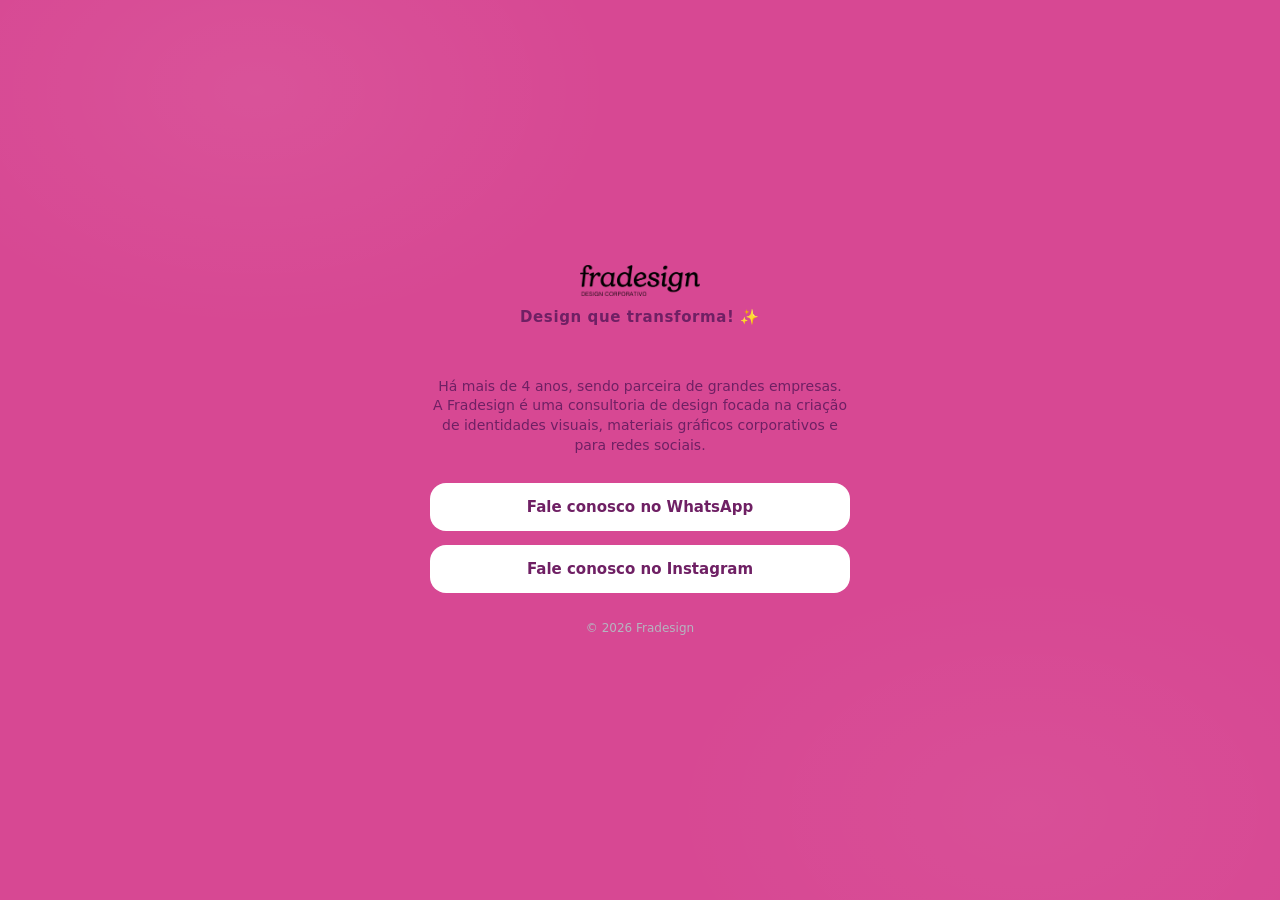
==== index.html @ faba7614 "Update index.html" ====
<!DOCTYPE html>
<html lang="pt-BR">
  <head>
  <meta charset="UTF-8" />
  <meta name="viewport" content="width=device-width, initial-scale=1.0" />

  <!-- TITLE (SEO) -->
  <title>Fradesign | Design, Logos e Criação para Redes Sociais</title>

  <!-- META DESCRIPTION -->
  <meta name="description" content="Fradesign é uma consultoria de design especializada em criação de logos, identidade visual e materiais para redes sociais. Atendimento personalizado." />

  <!-- SEO BASICO -->
  <meta name="robots" content="index, follow" />
  <link rel="canonical" href="https://fradesigns.com.br/" />

  <!-- FAVICON -->
  <link rel="icon" href="/assets/images/favicon.jpg" type="image/x-icon" />

  <!-- OPEN GRAPH (WhatsApp / Instagram / Facebook) -->
  <meta property="og:type" content="website" />
  <meta property="og:title" content="Fradesign | Design que transforma marcas" />
  <meta property="og:description" content="Consultoria de design focada em logos, identidade visual e criação para redes sociais." />
  <meta property="og:url" content="https://fradesigns.com.br/" />
  <meta property="og:image" content="https://fradesigns.com.br/assets/images/og-fradesign.jpg" />
  <meta property="og:site_name" content="Fradesign" />

  <!-- TWITTER (opcional, mas bom) -->
  <meta name="twitter:card" content="summary_large_image" />
  <meta name="twitter:title" content="Fradesign | Design que transforma marcas" />
  <meta name="twitter:description" content="Criação de logos, identidade visual e materiais para redes sociais." />
  <meta name="twitter:image" content="https://fradesigns.com.br/assets/images/og-fradesign.jpg" />
<!-- Google Tag Manager -->
<script>(function(w,d,s,l,i){w[l]=w[l]||[];w[l].push({'gtm.start':
new Date().getTime(),event:'gtm.js'});var f=d.getElementsByTagName(s)[0],
j=d.createElement(s),dl=l!='dataLayer'?'&l='+l:'';j.async=true;j.src=
'https://www.googletagmanager.com/gtm.js?id='+i+dl;f.parentNode.insertBefore(j,f);
})(window,document,'script','dataLayer','GTM-TJ9HS6XX');</script>
<!-- End Google Tag Manager -->
    
  <!-- GOOGLE ANALYTICS -->
  <script async src="https://www.googletagmanager.com/gtag/js?id=G-EBX8REX6DY"></script>
  <script>
    window.dataLayer = window.dataLayer || [];
    function gtag(){dataLayer.push(arguments);}
    gtag('js', new Date());
    gtag('config', 'G-EBX8REX6DY');
  </script>
    <script type="text/javascript">
    (function(c,l,a,r,i,t,y){
        c[a]=c[a]||function(){(c[a].q=c[a].q||[]).push(arguments)};
        t=l.createElement(r);t.async=1;t.src="https://www.clarity.ms/tag/"+i;
        y=l.getElementsByTagName(r)[0];y.parentNode.insertBefore(t,y);
    })(window, document, "clarity", "script", "uw4gqvv1wv");
</script>


  <style>
    :root {
      --bg: #d74893;
      --text: #6f2064;
      --muted: #b5b5c0;
      --accent: #ffffff;
      --border: rgba(255,255,255,0.15);
      --radius: 16px;
    }

    * {
      box-sizing: border-box;
    }

    body {
      margin: 0;
      min-height: 100vh;
      font-family: system-ui, -apple-system, BlinkMacSystemFont, "Segoe UI",
        Roboto, Helvetica, Arial, sans-serif;
      background:
        radial-gradient(600px 400px at 20% 10%, rgba(255,255,255,.06), transparent 60%),
        radial-gradient(600px 400px at 80% 90%, rgba(255,255,255,.04), transparent 60%),
        var(--bg);
      color: var(--text);
      display: flex;
      align-items: center;
      justify-content: center;
      padding: 24px;
      text-align: center;
    }

    .container {
      width: 100%;
      max-width: 420px;
      display: flex;
      flex-direction: column;
      gap: 28px;
    }

    .logo {
      display: flex;
      flex-direction: column;
      align-items: center;
      gap: 12px;
    }

    .logo img {
      width: 120px;
      height: auto;
    }

    .logo h1 {
      font-size: 15px;
      margin: 0;
      letter-spacing: 0.6px;
      font-weight: 700;
    }

    .logo p {
      margin: 0;
      font-size: 14px;
      color: #6f2064;
      line-height: 1.4;
    }

    .links {
      display: flex;
      flex-direction: column;
      gap: 14px;
    }

    .btn {
      display: block;
      padding: 14px 16px;
      border-radius: var(--radius);
      font-size: 15px;
      font-weight: 600;
      text-decoration: none;
      border: 1px solid var(--border);
      background: var(--accent);
      color: var(--text);
      transition: transform 0.15s ease, background 0.15s ease;
    }

    .btn.primary {
      background: var(--accent);
      color: #0e0e10;
      border: none;
    }

    .btn:hover {
      transform: translateY(-2px);
      background: rgba(255,255,255,0.08);
    }

    .btn.primary:hover {
      background: #eaeaea;
    }

    footer {
      font-size: 12px;
      color: var(--muted);
    }
  </style>
</head>

<body>
  <!-- Google Tag Manager (noscript) -->
<noscript><iframe src="https://www.googletagmanager.com/ns.html?id=GTM-TJ9HS6XX"
height="0" width="0" style="display:none;visibility:hidden"></iframe></noscript>
<!-- End Google Tag Manager (noscript) -->
  <main class="container">

    <!-- LOGO / MARCA -->
    <div class="logo">
      <!-- Substitua por sua logo -->
      <img src="assets/images/logo.png" alt="Fradesign" />
      <h1>Design que transforma! ✨</h1>
      <p>
        <br/><br/>
        Há mais de 4 anos, sendo parceira de grandes empresas.<br/>
        A Fradesign é uma consultoria de design focada na criação de identidades visuais, materiais gráficos corporativos e para redes sociais.
      </p>
    </div>

    <!-- LINKS -->
    <div class="links">
      <a
        class="btn"
        href="https://wa.me/+5531998919609"
        target="_blank"
        rel="noopener"
      >
        Fale conosco no WhatsApp
      </a>

      <a
        class="btn"
        href="https://ig.me/m/_fradesign"
        target="_blank"
        rel="noopener"
      >
        Fale conosco no Instagram
      </a>
    </div>

    <footer>
      © <span id="year"></span> Fradesign
    </footer>

  </main>

  <script>
    document.getElementById("year").textContent = new Date().getFullYear();
  </script>
</body>
</html>
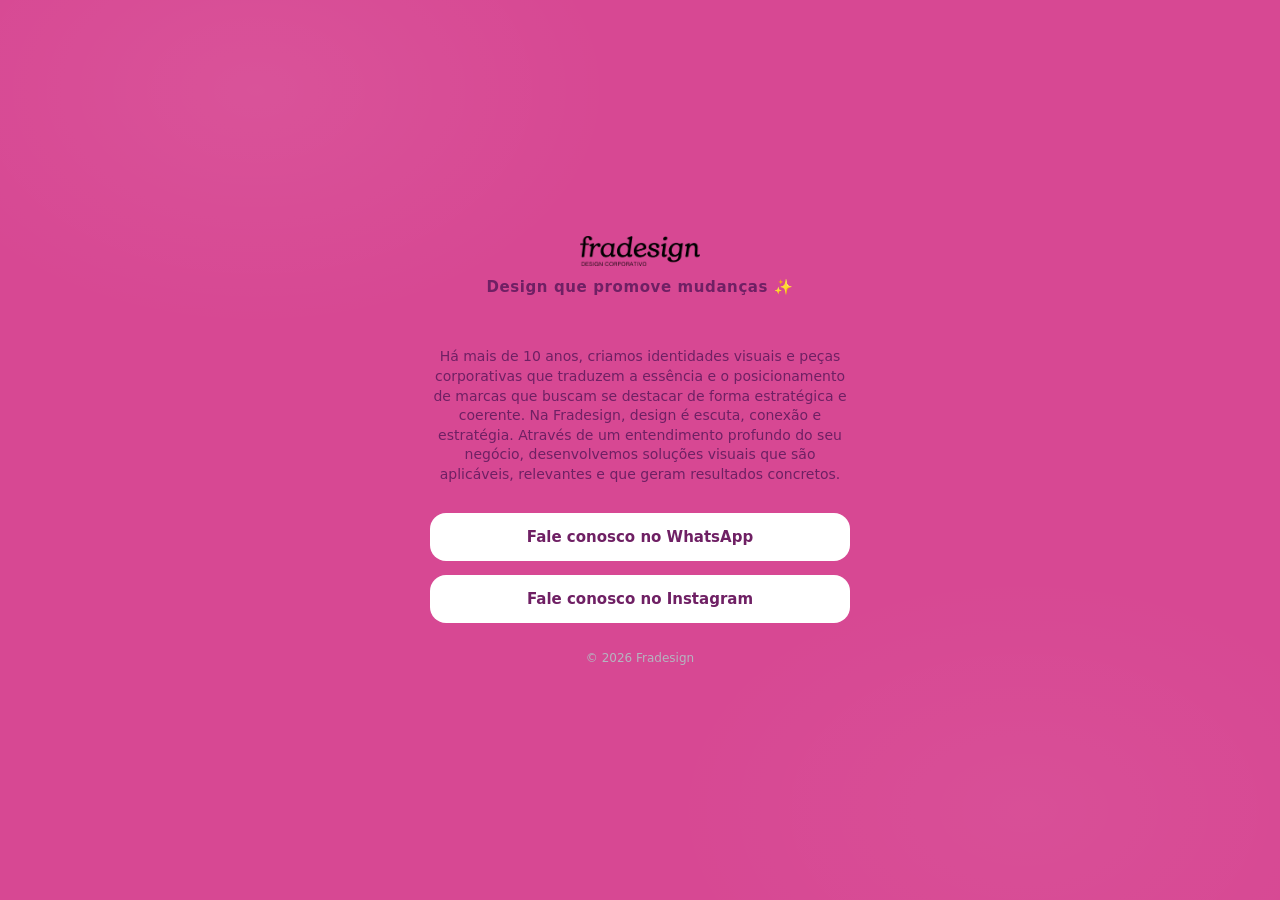
==== commit a9f70f14: "Update index.html" ====
--- a/index.html
+++ b/index.html
@@ -171,12 +171,13 @@
     <!-- LOGO / MARCA -->
     <div class="logo">
       <!-- Substitua por sua logo -->
-      <img src="assets/images/logo.png" alt="Fradesign" />
-      <h1>Design que transforma! ✨</h1>
+      <img src="/assets/images/logo.png" alt="Fradesign" />
+      <h1>Design que promove mudanças ✨</h1>
       <p>
         <br/><br/>
-        Há mais de 4 anos, sendo parceira de grandes empresas.<br/>
-        A Fradesign é uma consultoria de design focada na criação de identidades visuais, materiais gráficos corporativos e para redes sociais.
+        Há mais de 10 anos, criamos identidades visuais e peças corporativas que traduzem a essência e o posicionamento de marcas que buscam se destacar de forma estratégica e coerente.
+
+Na Fradesign, design é escuta, conexão e estratégia. Através de um entendimento profundo do seu negócio, desenvolvemos soluções visuais que são aplicáveis, relevantes e que geram resultados concretos.<br/>
       </p>
     </div>
 
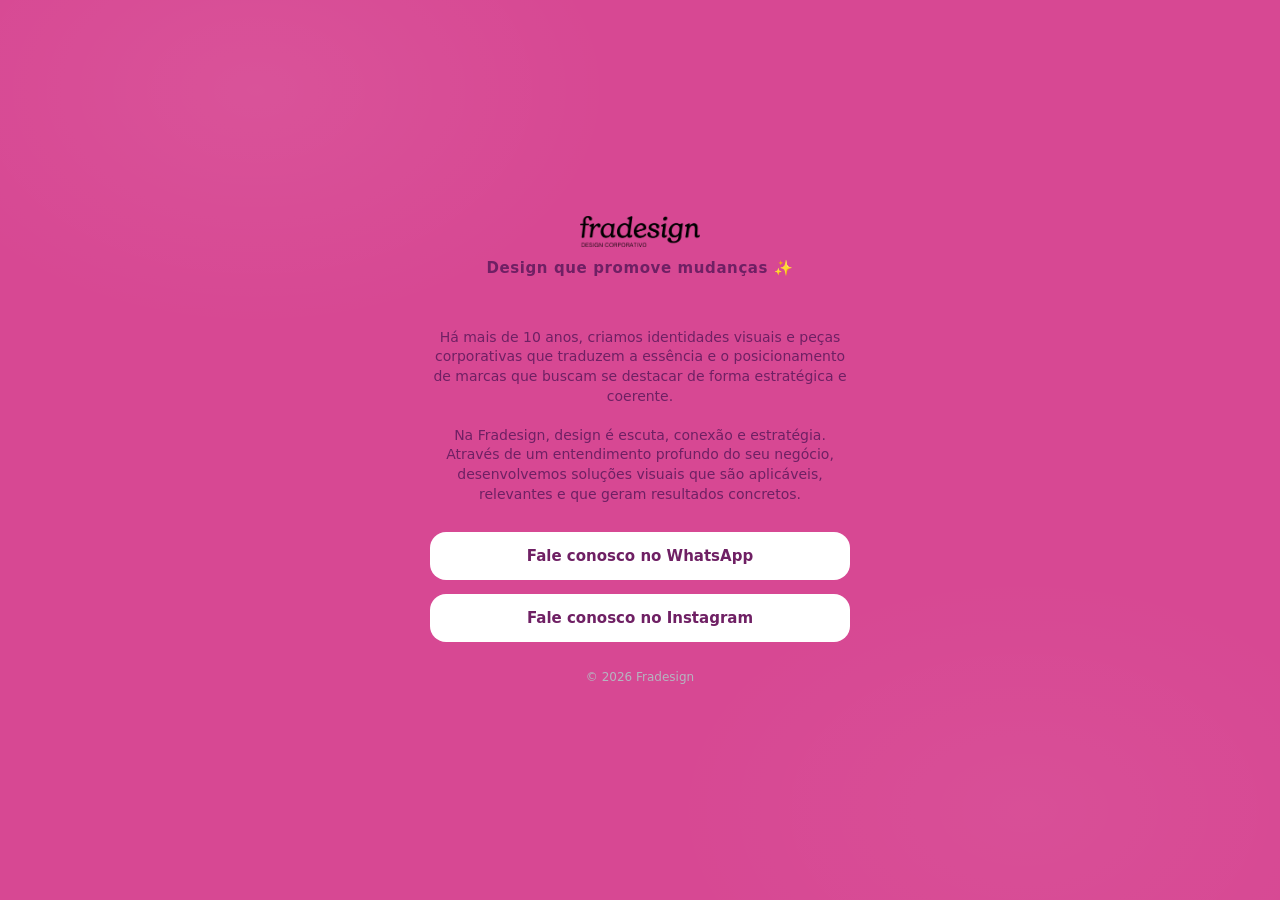
==== commit baf20523: "Update index.html" ====
--- a/index.html
+++ b/index.html
@@ -158,6 +158,9 @@
       font-size: 12px;
       color: var(--muted);
     }
+    p{
+      color: var(--muted);
+    }
   </style>
 </head>
 
@@ -177,7 +180,7 @@
         <br/><br/>
         Há mais de 10 anos, criamos identidades visuais e peças corporativas que traduzem a essência e o posicionamento de marcas que buscam se destacar de forma estratégica e coerente.
 
-Na Fradesign, design é escuta, conexão e estratégia. Através de um entendimento profundo do seu negócio, desenvolvemos soluções visuais que são aplicáveis, relevantes e que geram resultados concretos.<br/>
+<br/><br/>Na Fradesign, design é escuta, conexão e estratégia. Através de um entendimento profundo do seu negócio, desenvolvemos soluções visuais que são aplicáveis, relevantes e que geram resultados concretos.<br/>
       </p>
     </div>
 
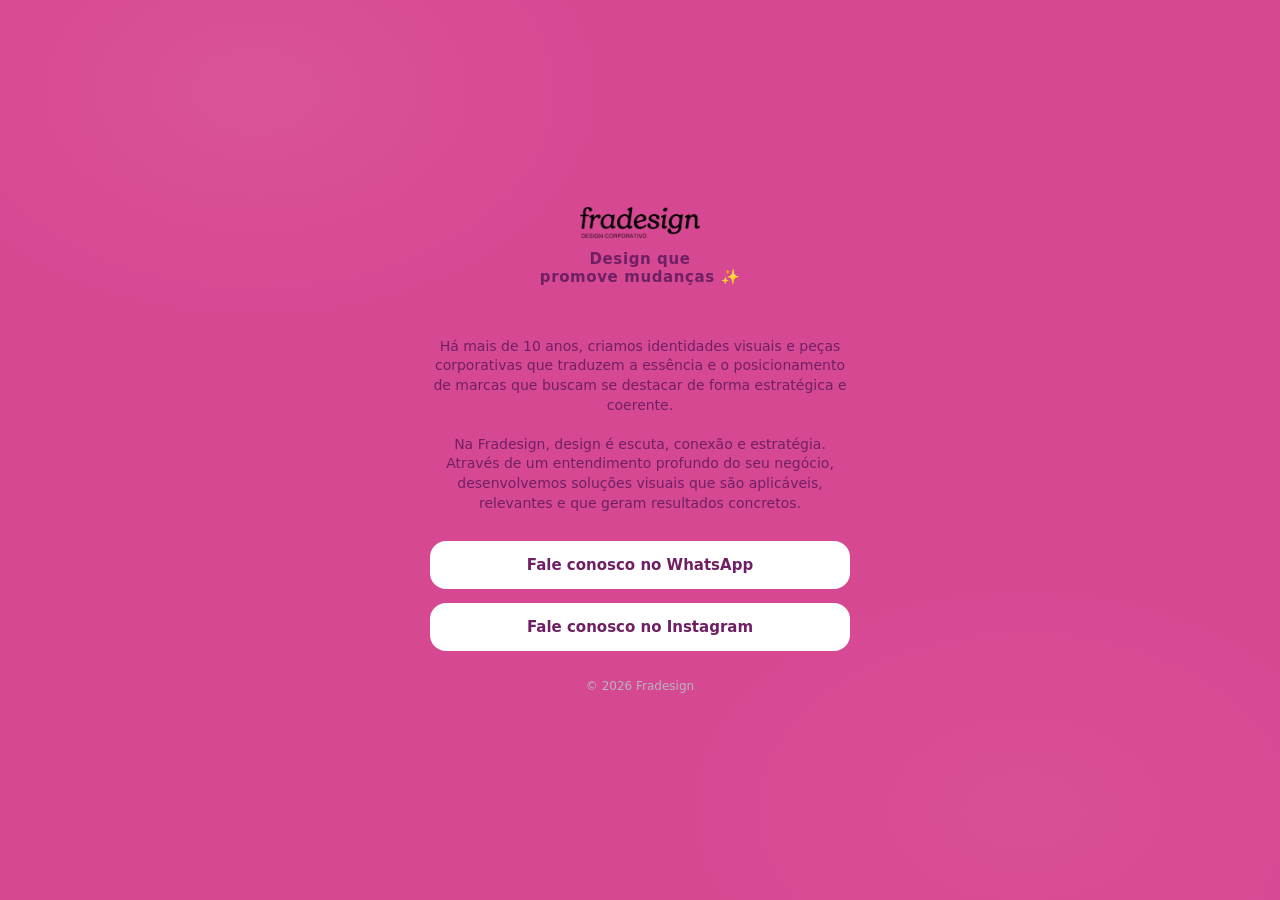
==== commit 3dee8877: "Update index.html" ====
--- a/index.html
+++ b/index.html
@@ -175,7 +175,7 @@
     <div class="logo">
       <!-- Substitua por sua logo -->
       <img src="/assets/images/logo.png" alt="Fradesign" />
-      <h1>Design que promove mudanças ✨</h1>
+      <h1>Design que <br/>promove mudanças ✨</h1>
       <p>
         <br/><br/>
         Há mais de 10 anos, criamos identidades visuais e peças corporativas que traduzem a essência e o posicionamento de marcas que buscam se destacar de forma estratégica e coerente.
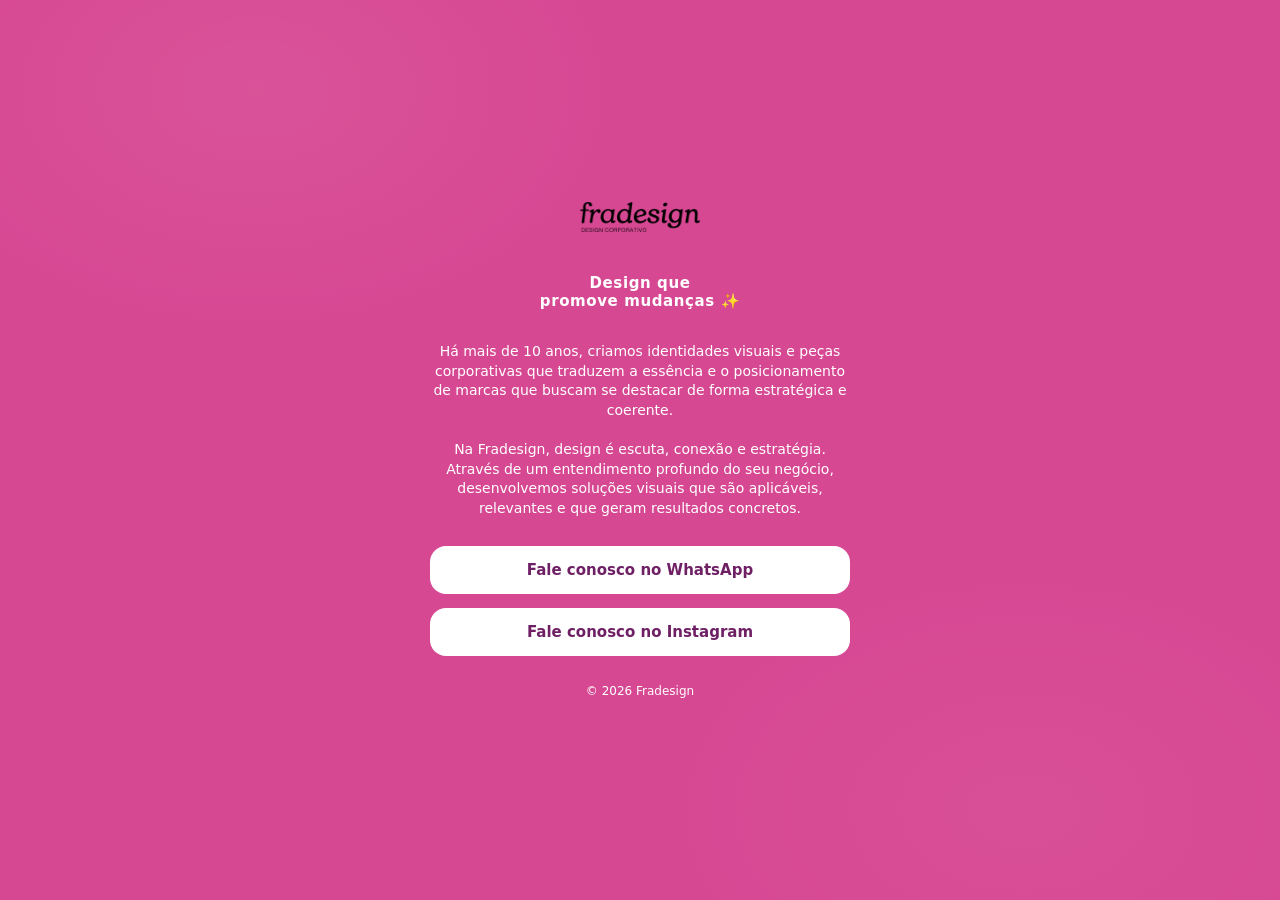
==== commit c81d35ce: "Update index.html" ====
--- a/index.html
+++ b/index.html
@@ -104,6 +104,7 @@
     .logo img {
       width: 120px;
       height: auto;
+      padding-bottom:30px;
     }
 
     .logo h1 {
@@ -111,12 +112,13 @@
       margin: 0;
       letter-spacing: 0.6px;
       font-weight: 700;
+      color: white;
     }
 
     .logo p {
       margin: 0;
       font-size: 14px;
-      color: #6f2064;
+      color: white;
       line-height: 1.4;
     }
 
@@ -156,7 +158,7 @@
 
     footer {
       font-size: 12px;
-      color: var(--muted);
+      color: white;
     }
     p{
       color: var(--muted);
@@ -177,7 +179,7 @@
       <img src="/assets/images/logo.png" alt="Fradesign" />
       <h1>Design que <br/>promove mudanças ✨</h1>
       <p>
-        <br/><br/>
+        <br/>
         Há mais de 10 anos, criamos identidades visuais e peças corporativas que traduzem a essência e o posicionamento de marcas que buscam se destacar de forma estratégica e coerente.
 
 <br/><br/>Na Fradesign, design é escuta, conexão e estratégia. Através de um entendimento profundo do seu negócio, desenvolvemos soluções visuais que são aplicáveis, relevantes e que geram resultados concretos.<br/>
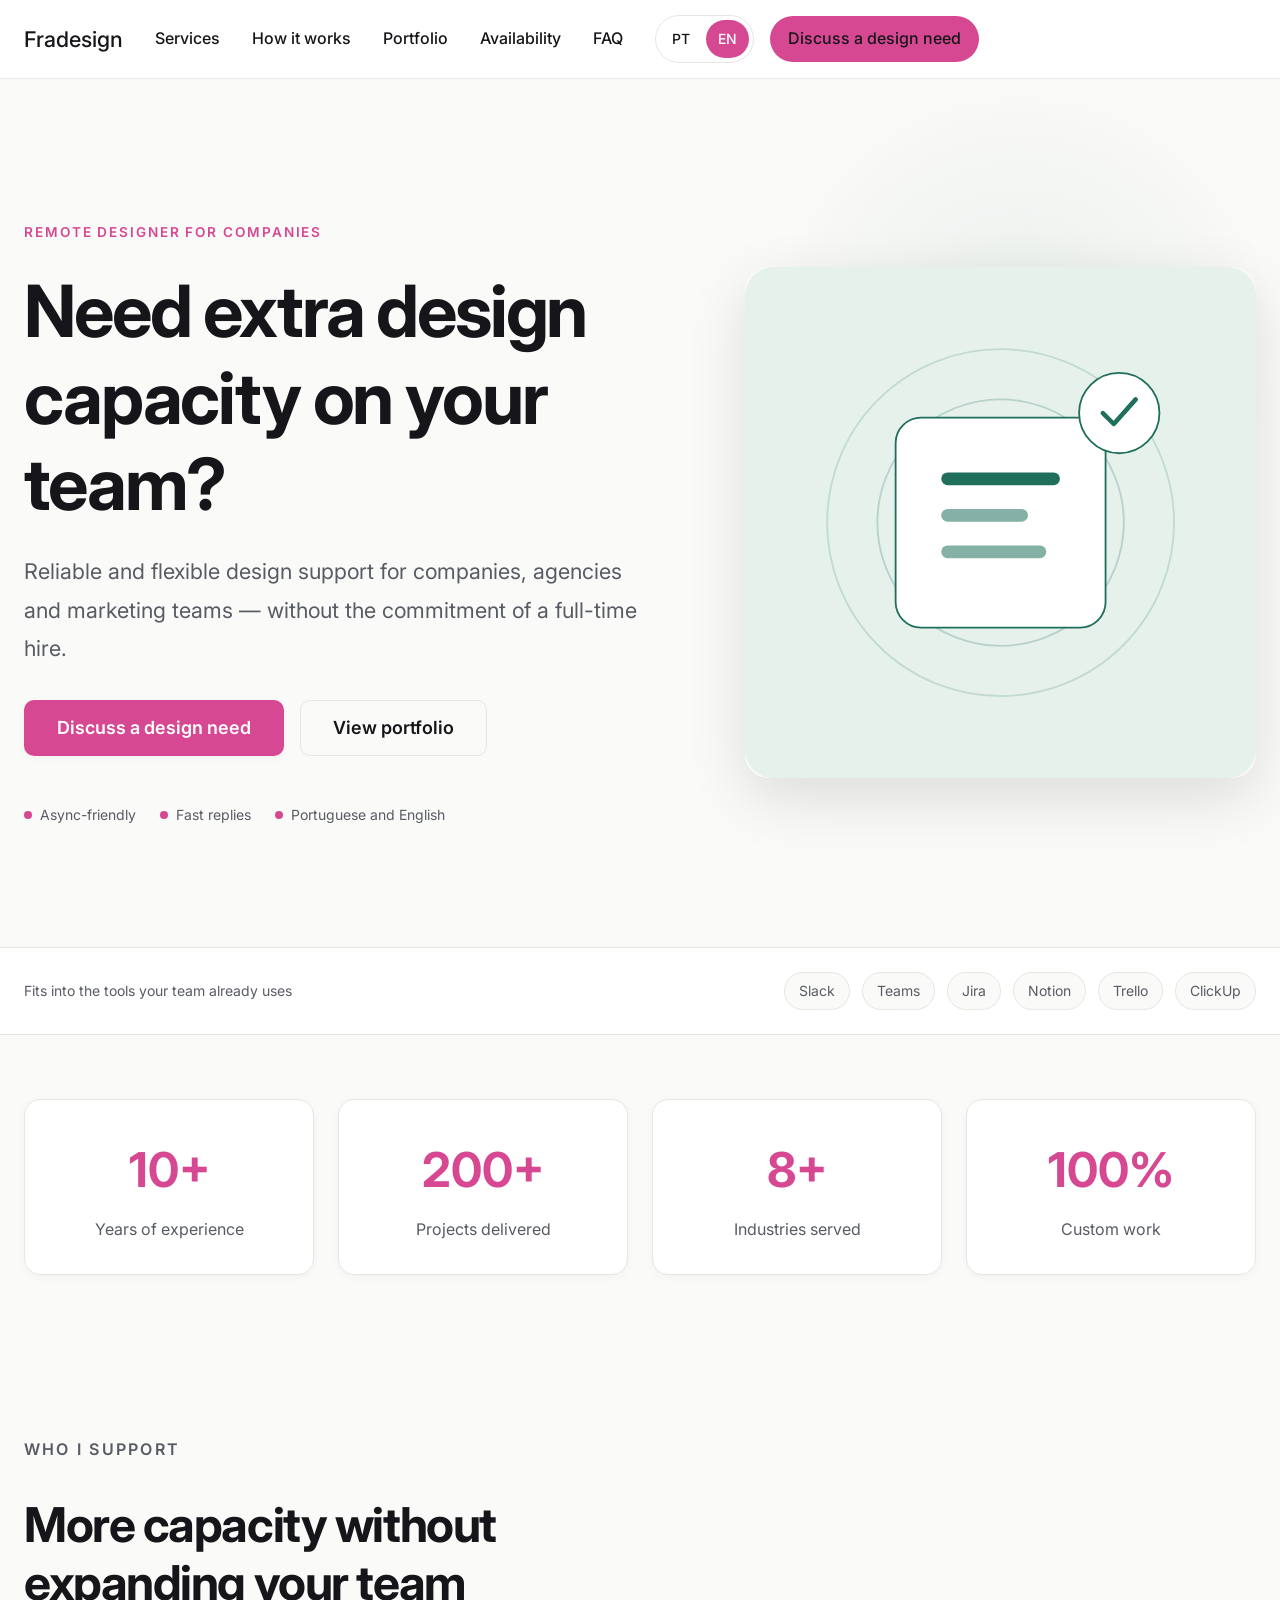
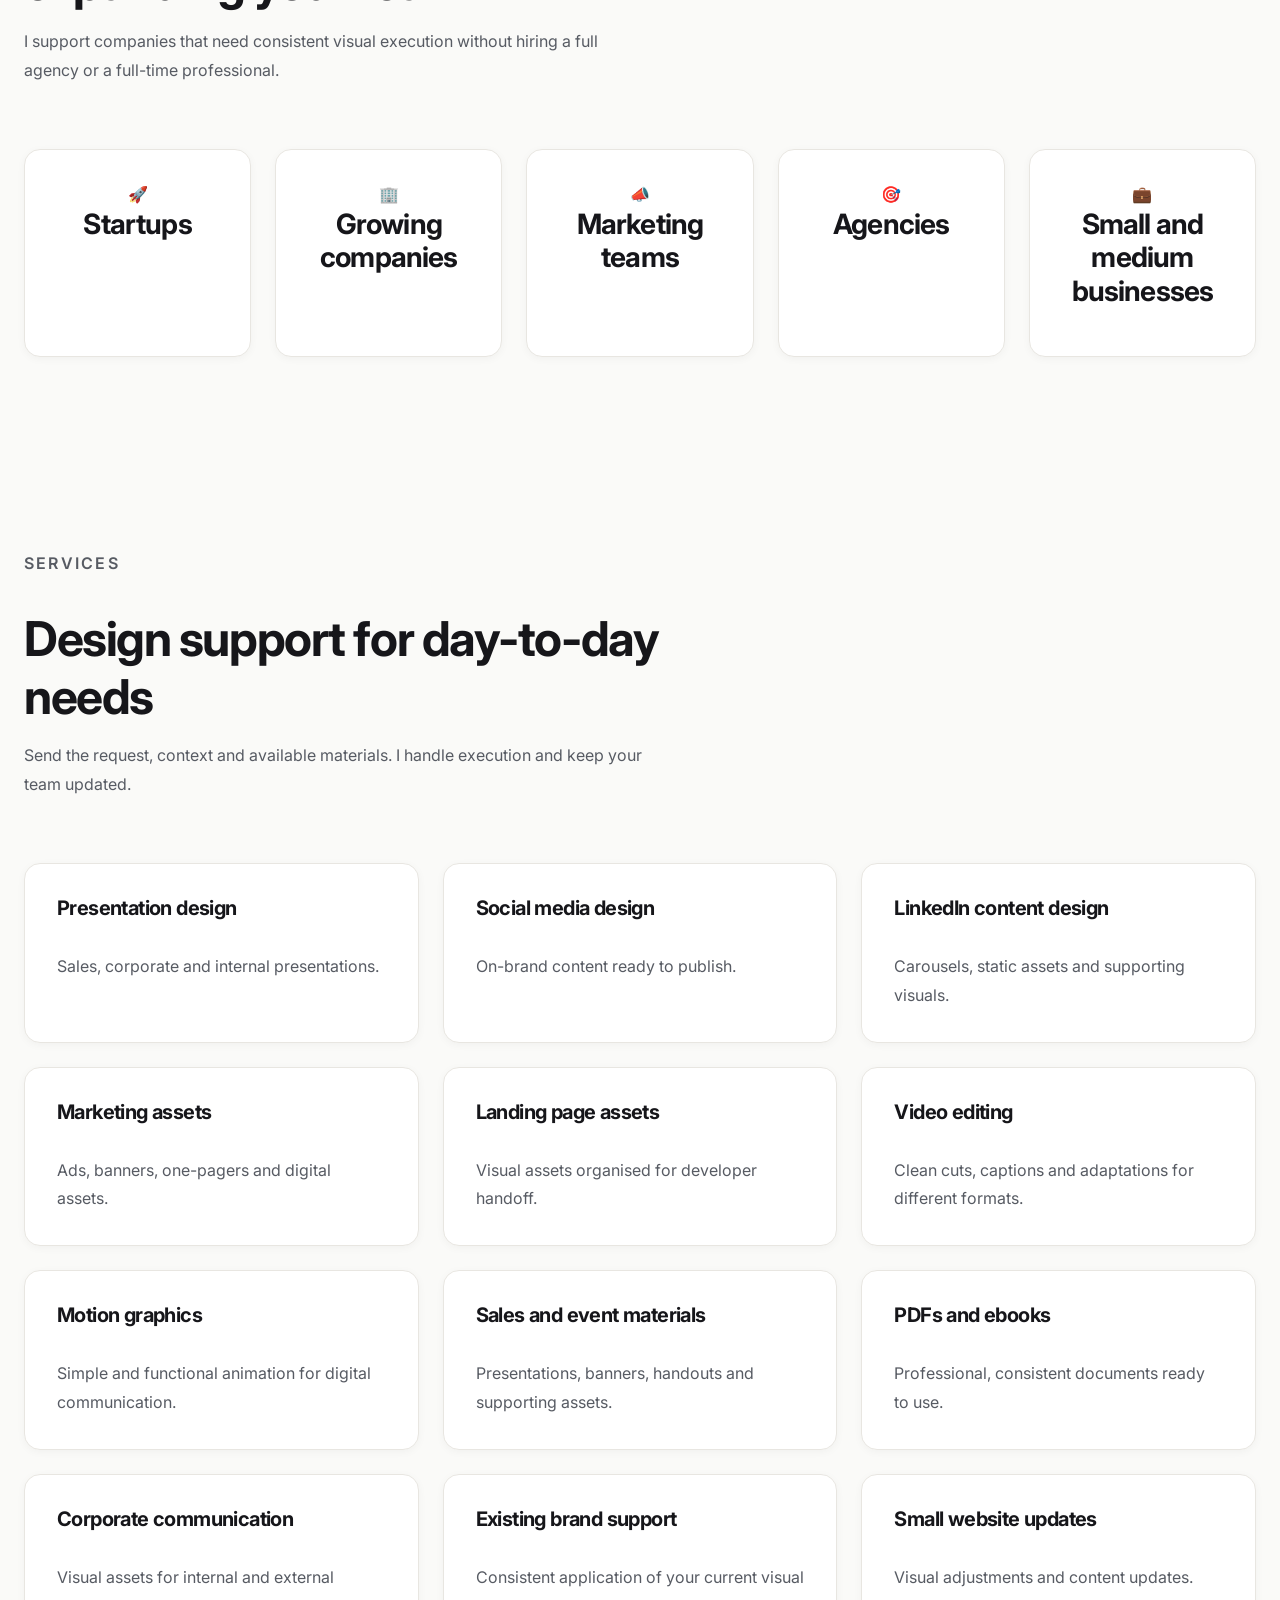
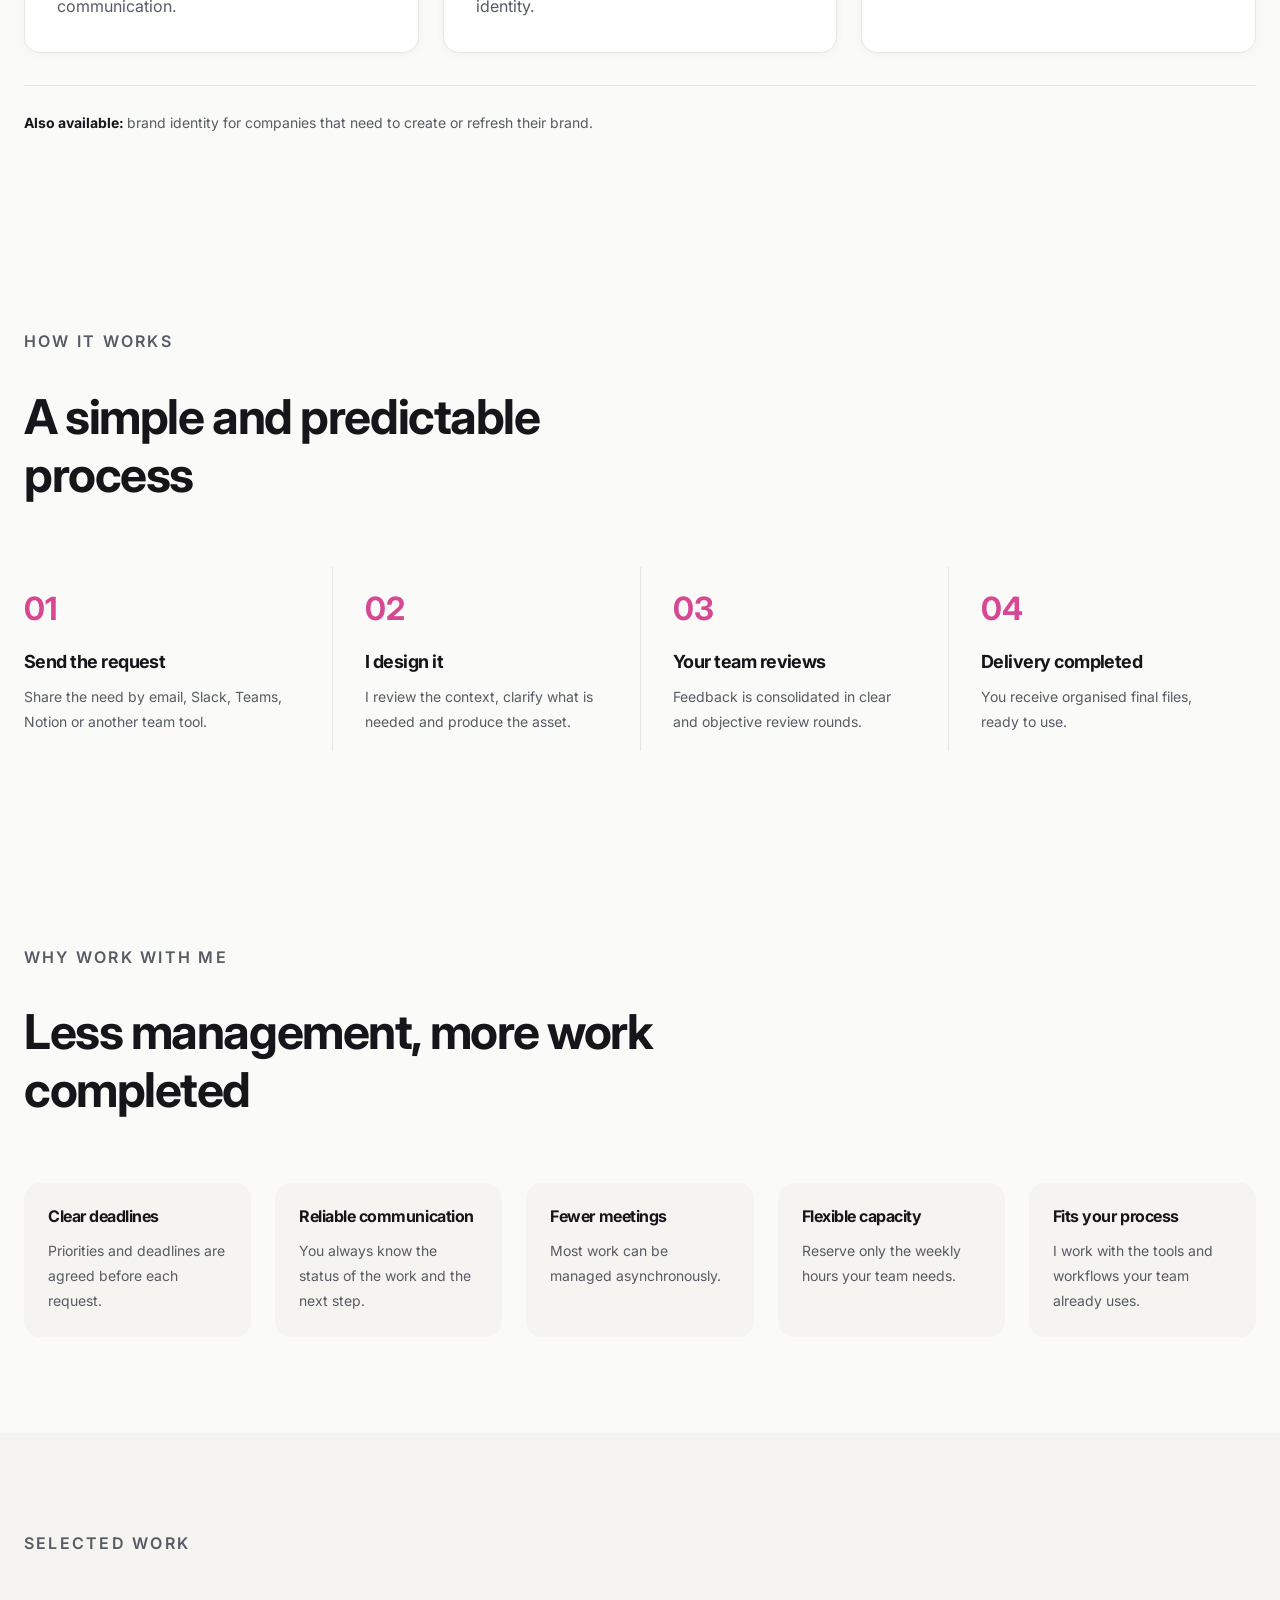
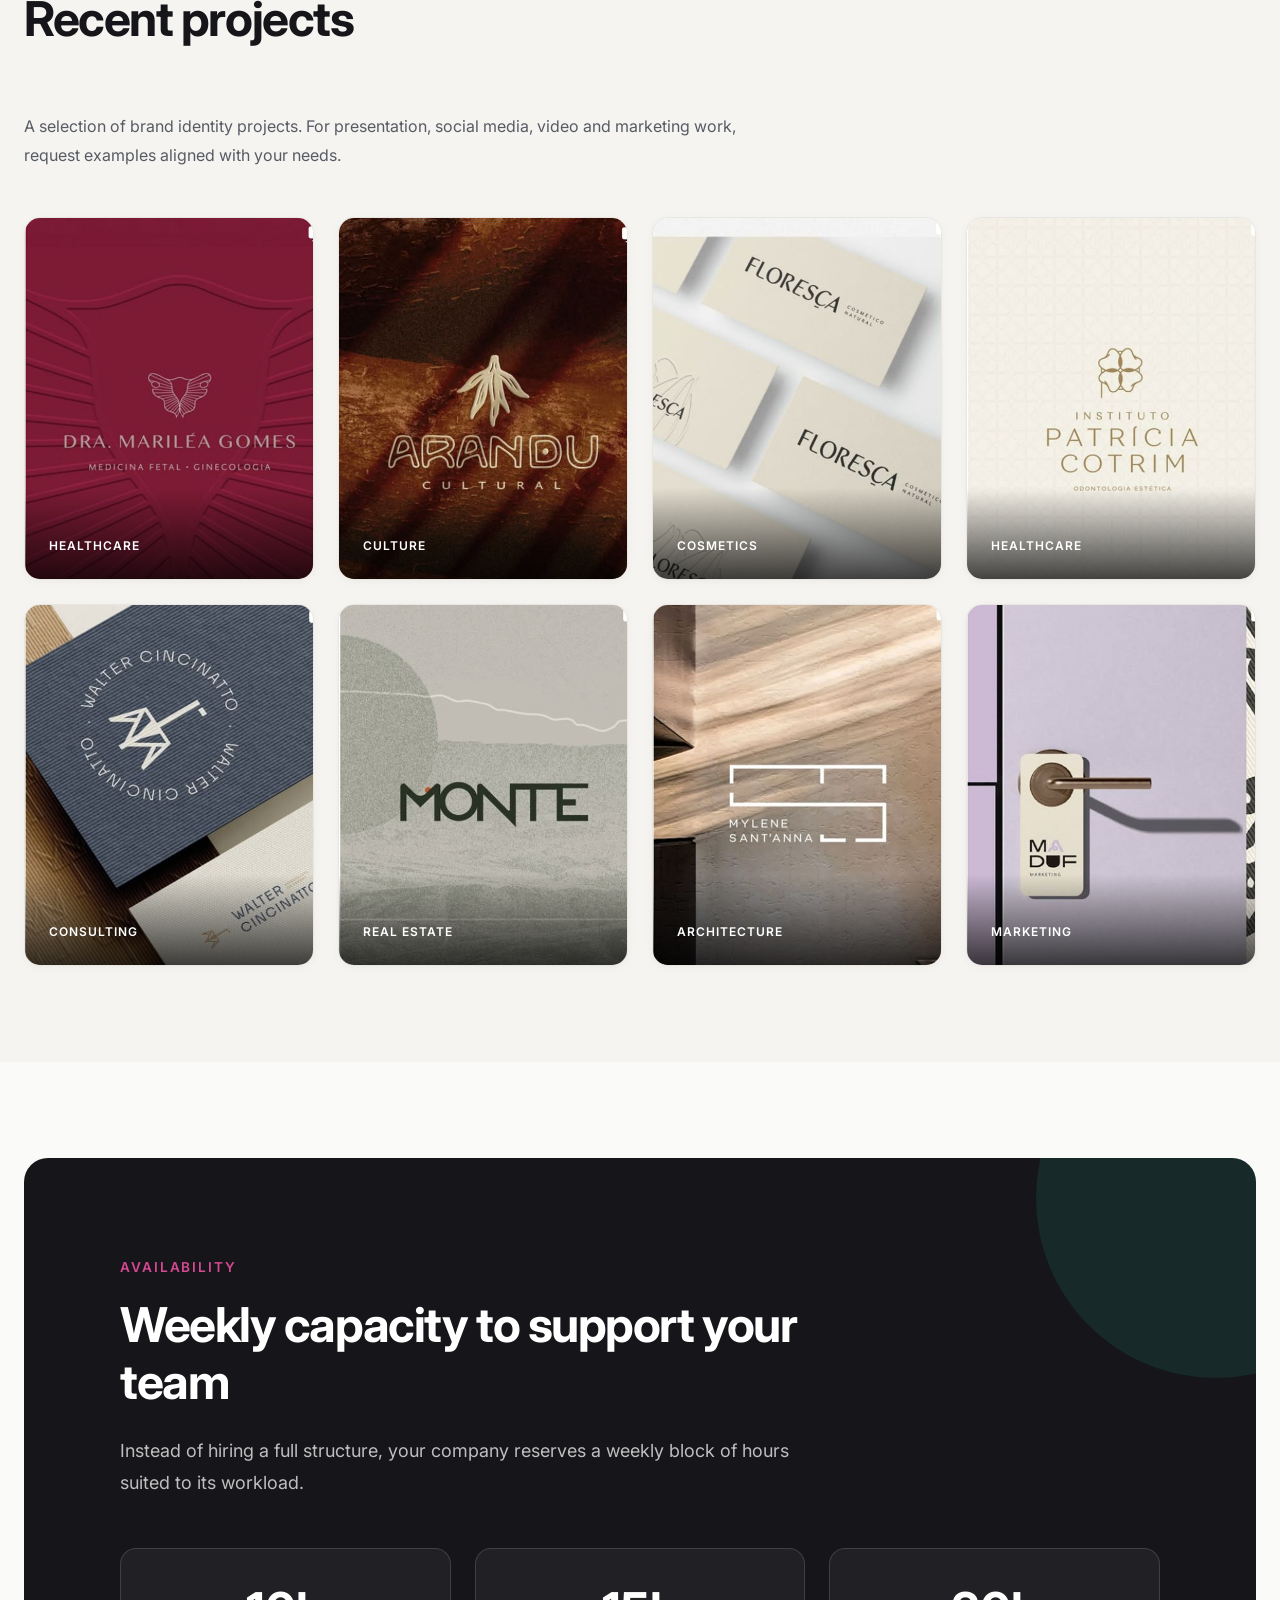
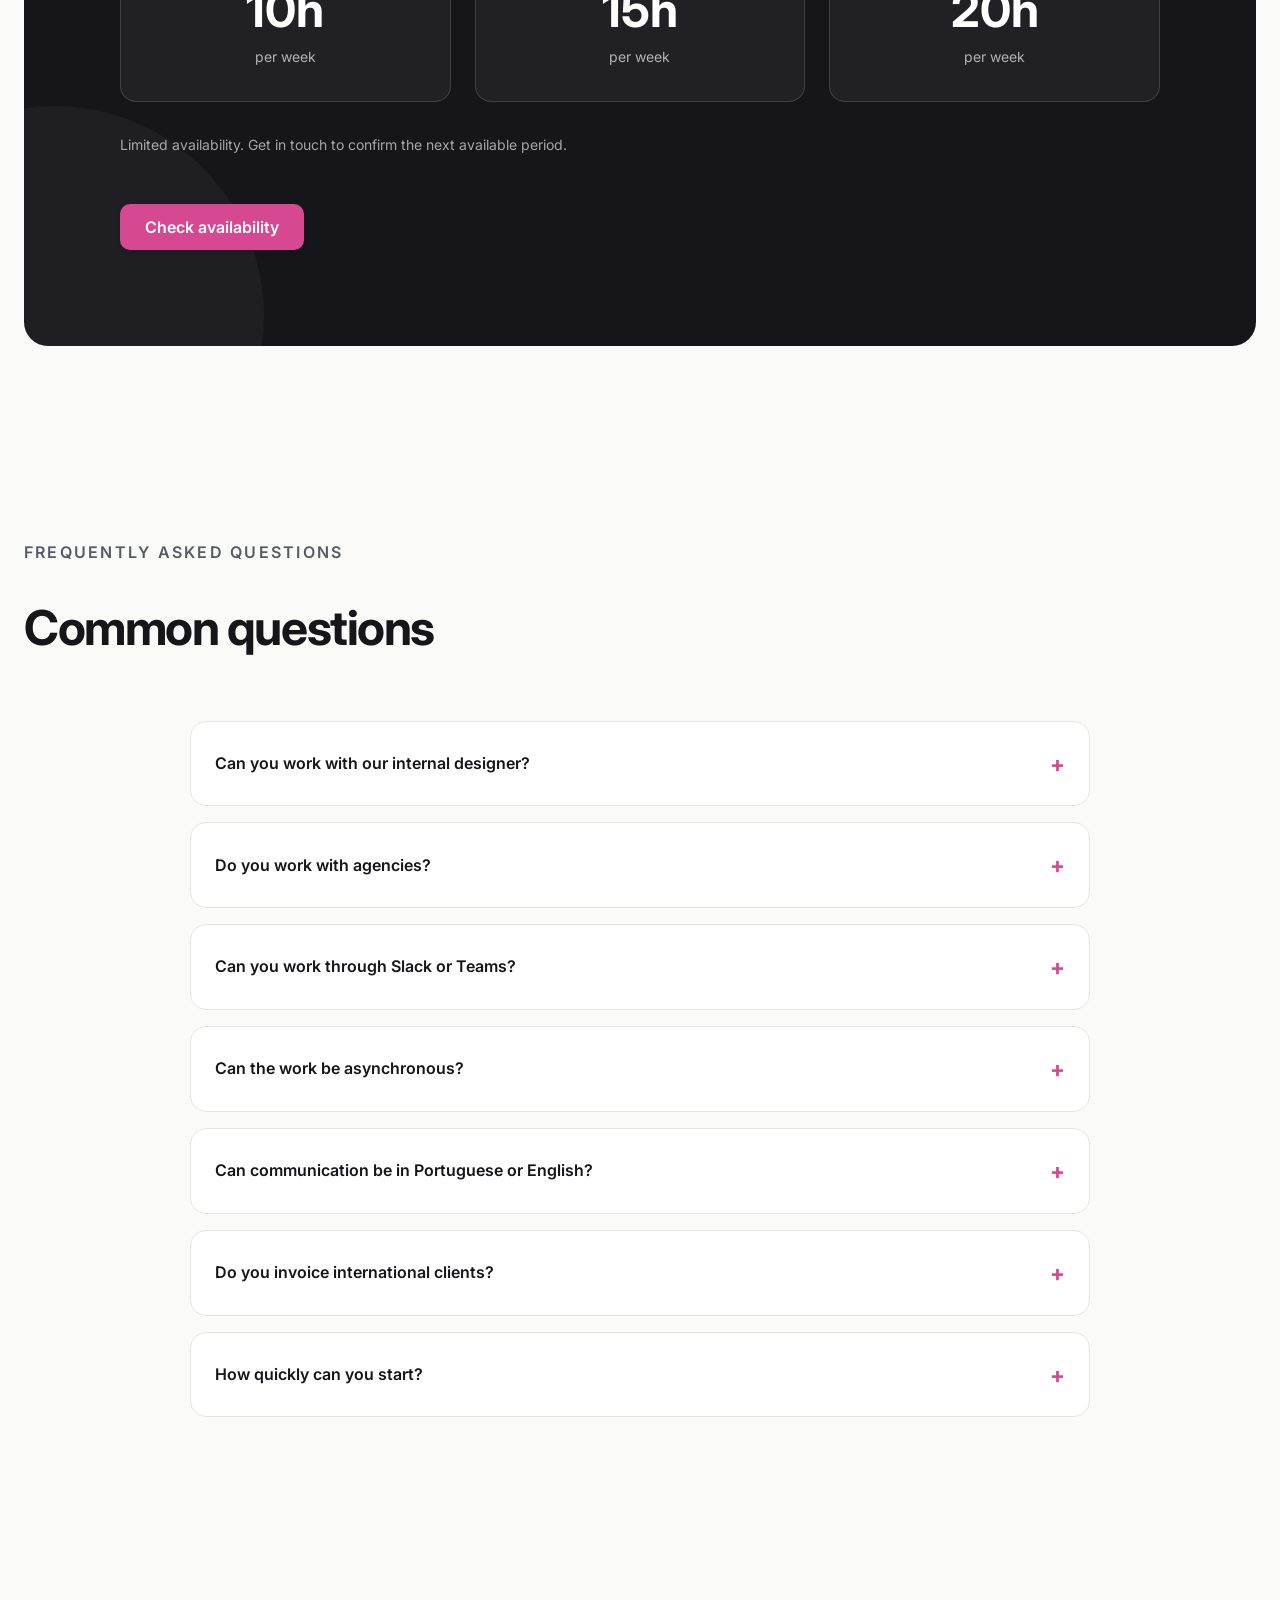
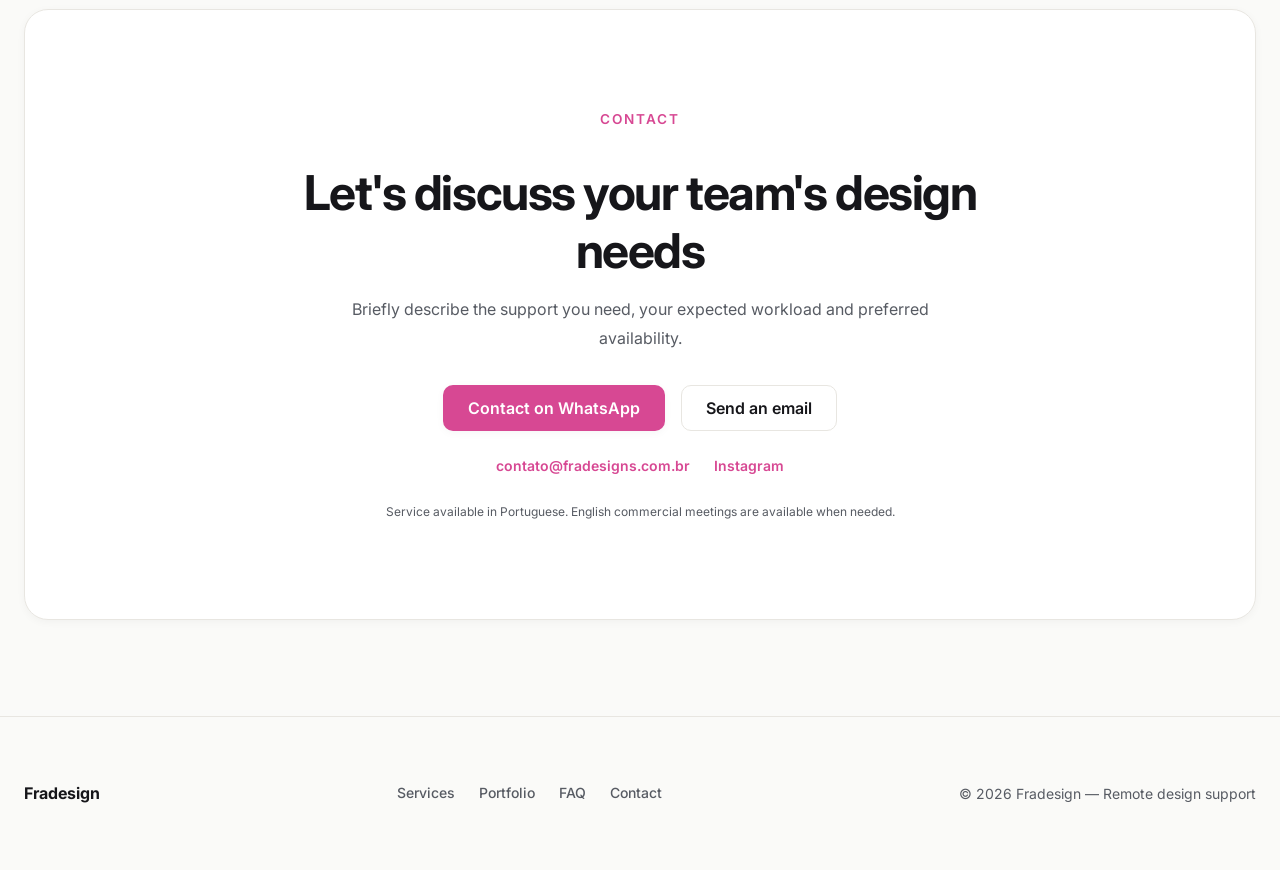
==== commit 5cac47d4: "criação da páginna para pt" ====
--- a/index.html
+++ b/index.html
@@ -1,220 +1,199 @@
 <!DOCTYPE html>
-<html lang="pt-BR">
-  <head>
-  <meta charset="UTF-8" />
-  <meta name="viewport" content="width=device-width, initial-scale=1.0" />
+<html lang="pt-PT">
+<head>
+  <meta charset="UTF-8">
+  <meta name="viewport" content="width=device-width, initial-scale=1.0">
 
-  <!-- TITLE (SEO) -->
-  <title>Fradesign | Design, Logos e Criação para Redes Sociais</title>
+  <title>Fradesign — Designer remota para empresas e agências</title>
 
-  <!-- META DESCRIPTION -->
-  <meta name="description" content="Fradesign é uma consultoria de design especializada em criação de logos, identidade visual e materiais para redes sociais. Atendimento personalizado." />
+  <meta
+    name="description"
+    content="Apoio remoto de design para empresas, agências e equipas de marketing, disponível em português e inglês."
+  >
+  <meta name="robots" content="index, follow">
+  <meta name="theme-color" content="#1f6f5c">
 
-  <!-- SEO BASICO -->
-  <meta name="robots" content="index, follow" />
-  <link rel="canonical" href="https://fradesigns.com.br/" />
+  <link rel="canonical" href="https://fradesigns.com.br/">
+  <link rel="alternate" hreflang="pt-PT" href="https://fradesigns.com.br/pt.html">
+  <link rel="alternate" hreflang="en" href="https://fradesigns.com.br/en.html">
+  <link rel="alternate" hreflang="x-default" href="https://fradesigns.com.br/pt.html">
 
-  <!-- FAVICON -->
-  <link rel="icon" href="/assets/images/favicon.jpg" type="image/x-icon" />
+  <meta property="og:type" content="website">
+  <meta property="og:title" content="Fradesign — Apoio remoto de design">
+  <meta
+    property="og:description"
+    content="Designer remota para empresas, agências e equipas de marketing."
+  >
+  <meta property="og:url" content="https://fradesigns.com.br/">
 
-  <!-- OPEN GRAPH (WhatsApp / Instagram / Facebook) -->
-  <meta property="og:type" content="website" />
-  <meta property="og:title" content="Fradesign | Design que transforma marcas" />
-  <meta property="og:description" content="Consultoria de design focada em logos, identidade visual e criação para redes sociais." />
-  <meta property="og:url" content="https://fradesigns.com.br/" />
-  <meta property="og:image" content="https://fradesigns.com.br/assets/images/og-fradesign.jpg" />
-  <meta property="og:site_name" content="Fradesign" />
+  <link rel="icon" href="favicon.ico">
+  <link rel="icon" type="image/svg+xml" href="favicon.svg">
+  <link rel="apple-touch-icon" href="apple-touch-icon.png">
+  <link rel="manifest" href="site.webmanifest">
 
-  <!-- TWITTER (opcional, mas bom) -->
-  <meta name="twitter:card" content="summary_large_image" />
-  <meta name="twitter:title" content="Fradesign | Design que transforma marcas" />
-  <meta name="twitter:description" content="Criação de logos, identidade visual e materiais para redes sociais." />
-  <meta name="twitter:image" content="https://fradesigns.com.br/assets/images/og-fradesign.jpg" />
-<!-- Google Tag Manager -->
-<script>(function(w,d,s,l,i){w[l]=w[l]||[];w[l].push({'gtm.start':
-new Date().getTime(),event:'gtm.js'});var f=d.getElementsByTagName(s)[0],
-j=d.createElement(s),dl=l!='dataLayer'?'&l='+l:'';j.async=true;j.src=
-'https://www.googletagmanager.com/gtm.js?id='+i+dl;f.parentNode.insertBefore(j,f);
-})(window,document,'script','dataLayer','GTM-TJ9HS6XX');</script>
-<!-- End Google Tag Manager -->
-    
-  <!-- GOOGLE ANALYTICS -->
-  <script async src="https://www.googletagmanager.com/gtag/js?id=G-EBX8REX6DY"></script>
   <script>
-    window.dataLayer = window.dataLayer || [];
-    function gtag(){dataLayer.push(arguments);}
-    gtag('js', new Date());
-    gtag('config', 'G-EBX8REX6DY');
+    (() => {
+      const supportedLanguages = {
+        pt: "pt.html",
+        en: "en.html"
+      };
+
+      const savedLanguage = localStorage.getItem("fradesign-language");
+
+      if (savedLanguage && supportedLanguages[savedLanguage]) {
+        window.location.replace(supportedLanguages[savedLanguage]);
+        return;
+      }
+
+      const browserLanguage = (
+        navigator.language ||
+        navigator.userLanguage ||
+        "pt"
+      ).toLowerCase();
+
+      const language = browserLanguage.startsWith("en") ? "en" : "pt";
+
+      window.location.replace(supportedLanguages[language]);
+    })();
   </script>
-    <script type="text/javascript">
-    (function(c,l,a,r,i,t,y){
-        c[a]=c[a]||function(){(c[a].q=c[a].q||[]).push(arguments)};
-        t=l.createElement(r);t.async=1;t.src="https://www.clarity.ms/tag/"+i;
-        y=l.getElementsByTagName(r)[0];y.parentNode.insertBefore(t,y);
-    })(window, document, "clarity", "script", "uw4gqvv1wv");
-</script>
 
+  <noscript>
+    <meta http-equiv="refresh" content="0; url=pt.html">
+  </noscript>
 
   <style>
     :root {
-      --bg: #d74893;
-      --text: #6f2064;
-      --muted: #b5b5c0;
-      --accent: #ffffff;
-      --border: rgba(255,255,255,0.15);
-      --radius: 16px;
+      color-scheme: light;
+      --background: #fafaf8;
+      --surface: #ffffff;
+      --text: #15151b;
+      --muted: #5d5d66;
+      --border: #e8e6e1;
+      --accent: #1f6f5c;
+      --accent-hover: #185847;
     }
 
     * {
       box-sizing: border-box;
     }
 
+    html,
     body {
+      min-height: 100%;
       margin: 0;
-      min-height: 100vh;
-      font-family: system-ui, -apple-system, BlinkMacSystemFont, "Segoe UI",
-        Roboto, Helvetica, Arial, sans-serif;
-      background:
-        radial-gradient(600px 400px at 20% 10%, rgba(255,255,255,.06), transparent 60%),
-        radial-gradient(600px 400px at 80% 90%, rgba(255,255,255,.04), transparent 60%),
-        var(--bg);
-      color: var(--text);
-      display: flex;
-      align-items: center;
-      justify-content: center;
-      padding: 24px;
-      text-align: center;
     }
 
-    .container {
-      width: 100%;
-      max-width: 420px;
-      display: flex;
-      flex-direction: column;
-      gap: 28px;
+    body {
+      display: grid;
+      place-items: center;
+      padding: 24px;
+      background: var(--background);
+      color: var(--text);
+      font-family:
+        Inter,
+        system-ui,
+        -apple-system,
+        BlinkMacSystemFont,
+        "Segoe UI",
+        sans-serif;
     }
 
-    .logo {
+    main {
+      width: min(100%, 520px);
+      padding: 40px;
+      text-align: center;
+      background: var(--surface);
+      border: 1px solid var(--border);
+      border-radius: 16px;
+    }
+
+    h1 {
+      margin: 0 0 12px;
+      font-size: clamp(1.9rem, 5vw, 2.6rem);
+      line-height: 1.1;
+    }
+
+    p {
+      margin: 0 0 28px;
+      color: var(--muted);
+      line-height: 1.6;
+    }
+
+    .language-options {
       display: flex;
-      flex-direction: column;
-      align-items: center;
+      flex-wrap: wrap;
+      justify-content: center;
       gap: 12px;
     }
 
-    .logo img {
-      width: 120px;
-      height: auto;
-      padding-bottom:30px;
+    a {
+      display: inline-flex;
+      align-items: center;
+      justify-content: center;
+      min-width: 150px;
+      padding: 12px 18px;
+      color: #ffffff;
+      font-weight: 700;
+      text-decoration: none;
+      background: var(--accent);
+      border: 1px solid var(--accent);
+      border-radius: 8px;
+      transition:
+        background-color 0.2s ease,
+        border-color 0.2s ease,
+        color 0.2s ease;
     }
 
-    .logo h1 {
-      font-size: 15px;
-      margin: 0;
-      letter-spacing: 0.6px;
-      font-weight: 700;
-      color: white;
+    a:hover {
+      background: var(--accent-hover);
+      border-color: var(--accent-hover);
     }
 
-    .logo p {
-      margin: 0;
-      font-size: 14px;
-      color: white;
-      line-height: 1.4;
+    a.secondary {
+      color: var(--text);
+      background: transparent;
+      border-color: var(--border);
     }
 
-    .links {
-      display: flex;
-      flex-direction: column;
-      gap: 14px;
+    a.secondary:hover {
+      color: var(--accent);
+      border-color: var(--accent);
     }
 
-    .btn {
-      display: block;
-      padding: 14px 16px;
-      border-radius: var(--radius);
-      font-size: 15px;
-      font-weight: 600;
-      text-decoration: none;
-      border: 1px solid var(--border);
-      background: var(--accent);
-      color: var(--text);
-      transition: transform 0.15s ease, background 0.15s ease;
-    }
-
-    .btn.primary {
-      background: var(--accent);
-      color: #0e0e10;
-      border: none;
-    }
-
-    .btn:hover {
-      transform: translateY(-2px);
-      background: rgba(255,255,255,0.08);
-    }
-
-    .btn.primary:hover {
-      background: #eaeaea;
-    }
-
-    footer {
-      font-size: 12px;
-      color: white;
-    }
-    p{
-      color: var(--muted);
+    a:focus-visible {
+      outline: 3px solid rgba(31, 111, 92, 0.35);
+      outline-offset: 3px;
     }
   </style>
 </head>
 
 <body>
-  <!-- Google Tag Manager (noscript) -->
-<noscript><iframe src="https://www.googletagmanager.com/ns.html?id=GTM-TJ9HS6XX"
-height="0" width="0" style="display:none;visibility:hidden"></iframe></noscript>
-<!-- End Google Tag Manager (noscript) -->
-  <main class="container">
+  <main>
+    <h1>Fradesign</h1>
 
-    <!-- LOGO / MARCA -->
-    <div class="logo">
-      <!-- Substitua por sua logo -->
-      <img src="/assets/images/logo.png" alt="Fradesign" />
-      <h1>Design que <br/>promove mudanças ✨</h1>
-      <p>
-        <br/>
-        Há mais de 10 anos, criamos identidades visuais e peças corporativas que traduzem a essência e o posicionamento de marcas que buscam se destacar de forma estratégica e coerente.
+    <p>
+      Estamos a encaminhá-lo para a versão mais adequada do site.
+      Se preferir, selecione o idioma manualmente.
+    </p>
 
-<br/><br/>Na Fradesign, design é escuta, conexão e estratégia. Através de um entendimento profundo do seu negócio, desenvolvemos soluções visuais que são aplicáveis, relevantes e que geram resultados concretos.<br/>
-      </p>
-    </div>
-
-    <!-- LINKS -->
-    <div class="links">
+    <div class="language-options">
       <a
-        class="btn"
-        href="https://wa.me/+5531998919609"
-        target="_blank"
-        rel="noopener"
+        href="pt.html"
+        lang="pt-PT"
+        onclick="localStorage.setItem('fradesign-language', 'pt')"
       >
-        Fale conosco no WhatsApp
+        Português
       </a>
 
       <a
-        class="btn"
-        href="https://ig.me/m/_fradesign"
-        target="_blank"
-        rel="noopener"
+        href="en.html"
+        lang="en"
+        class="secondary"
+        onclick="localStorage.setItem('fradesign-language', 'en')"
       >
-        Fale conosco no Instagram
+        English
       </a>
     </div>
-
-    <footer>
-      © <span id="year"></span> Fradesign
-    </footer>
-
   </main>
-
-  <script>
-    document.getElementById("year").textContent = new Date().getFullYear();
-  </script>
 </body>
 </html>
